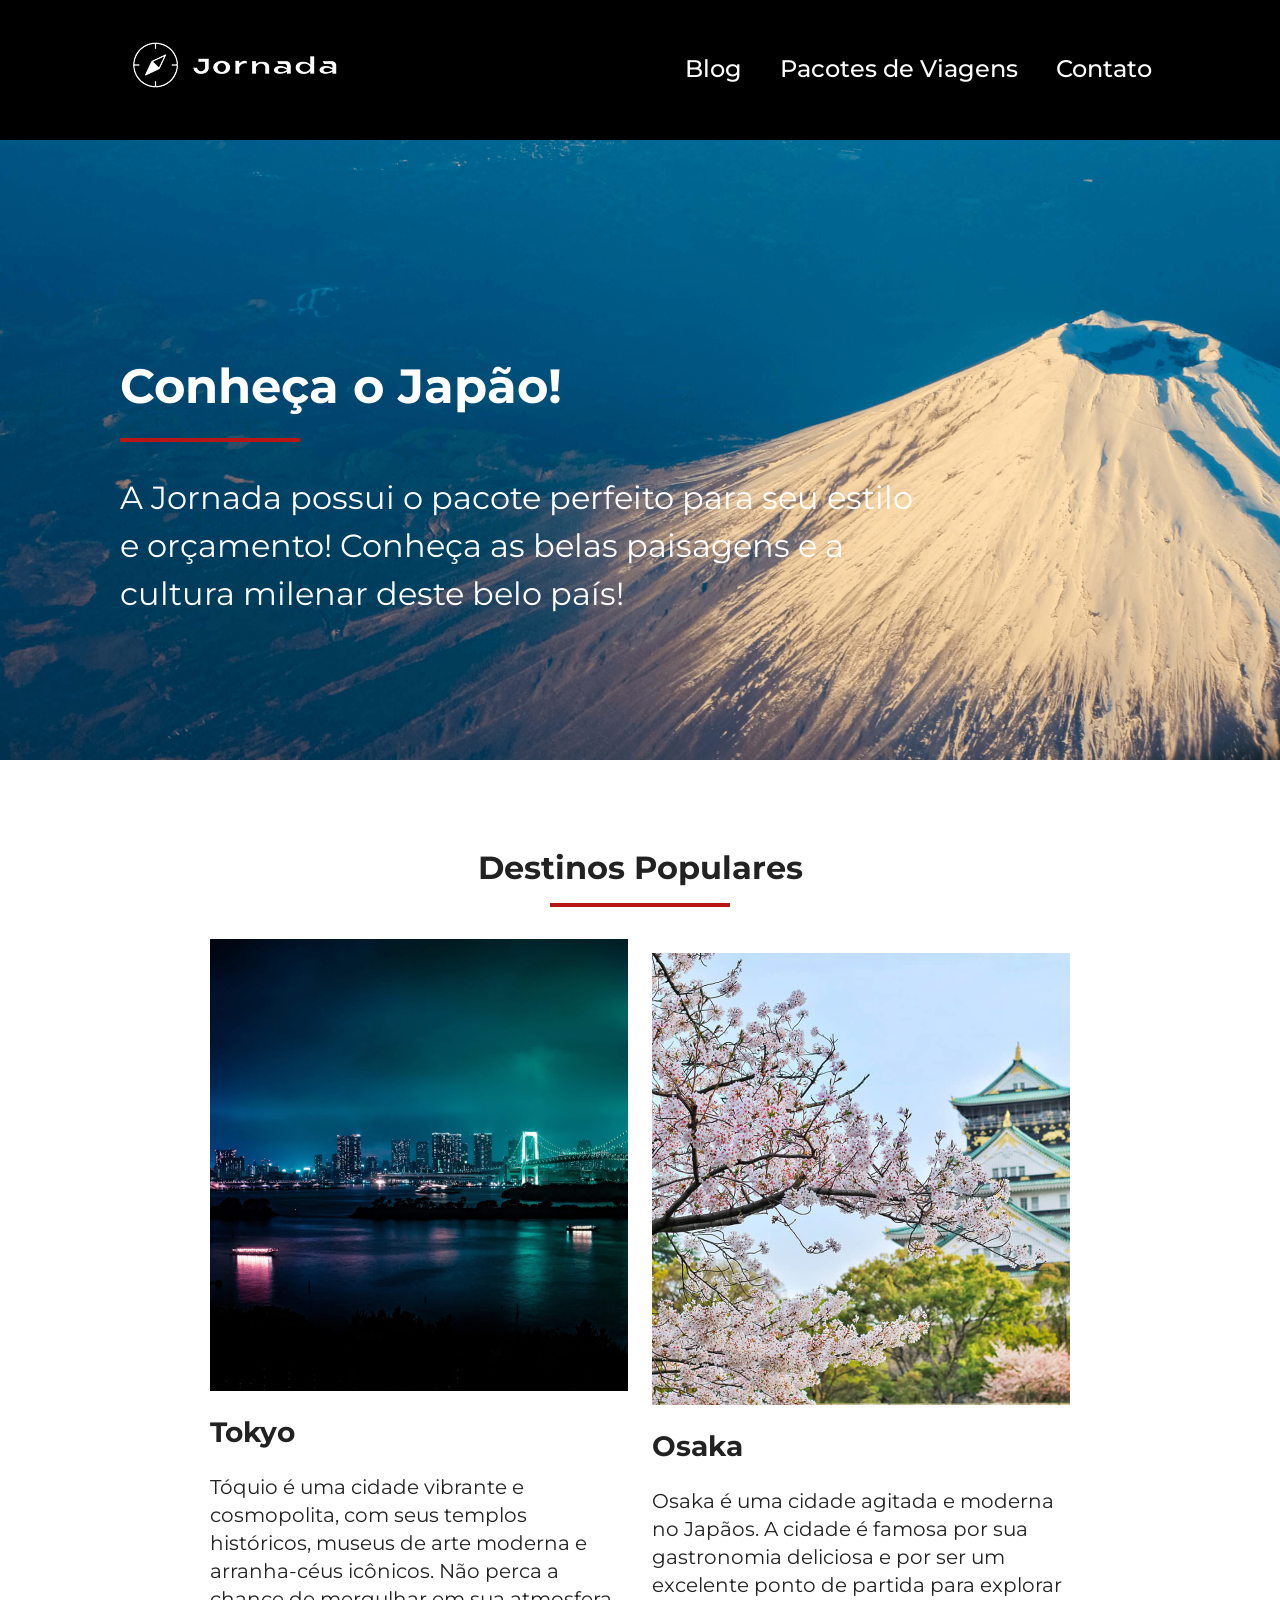
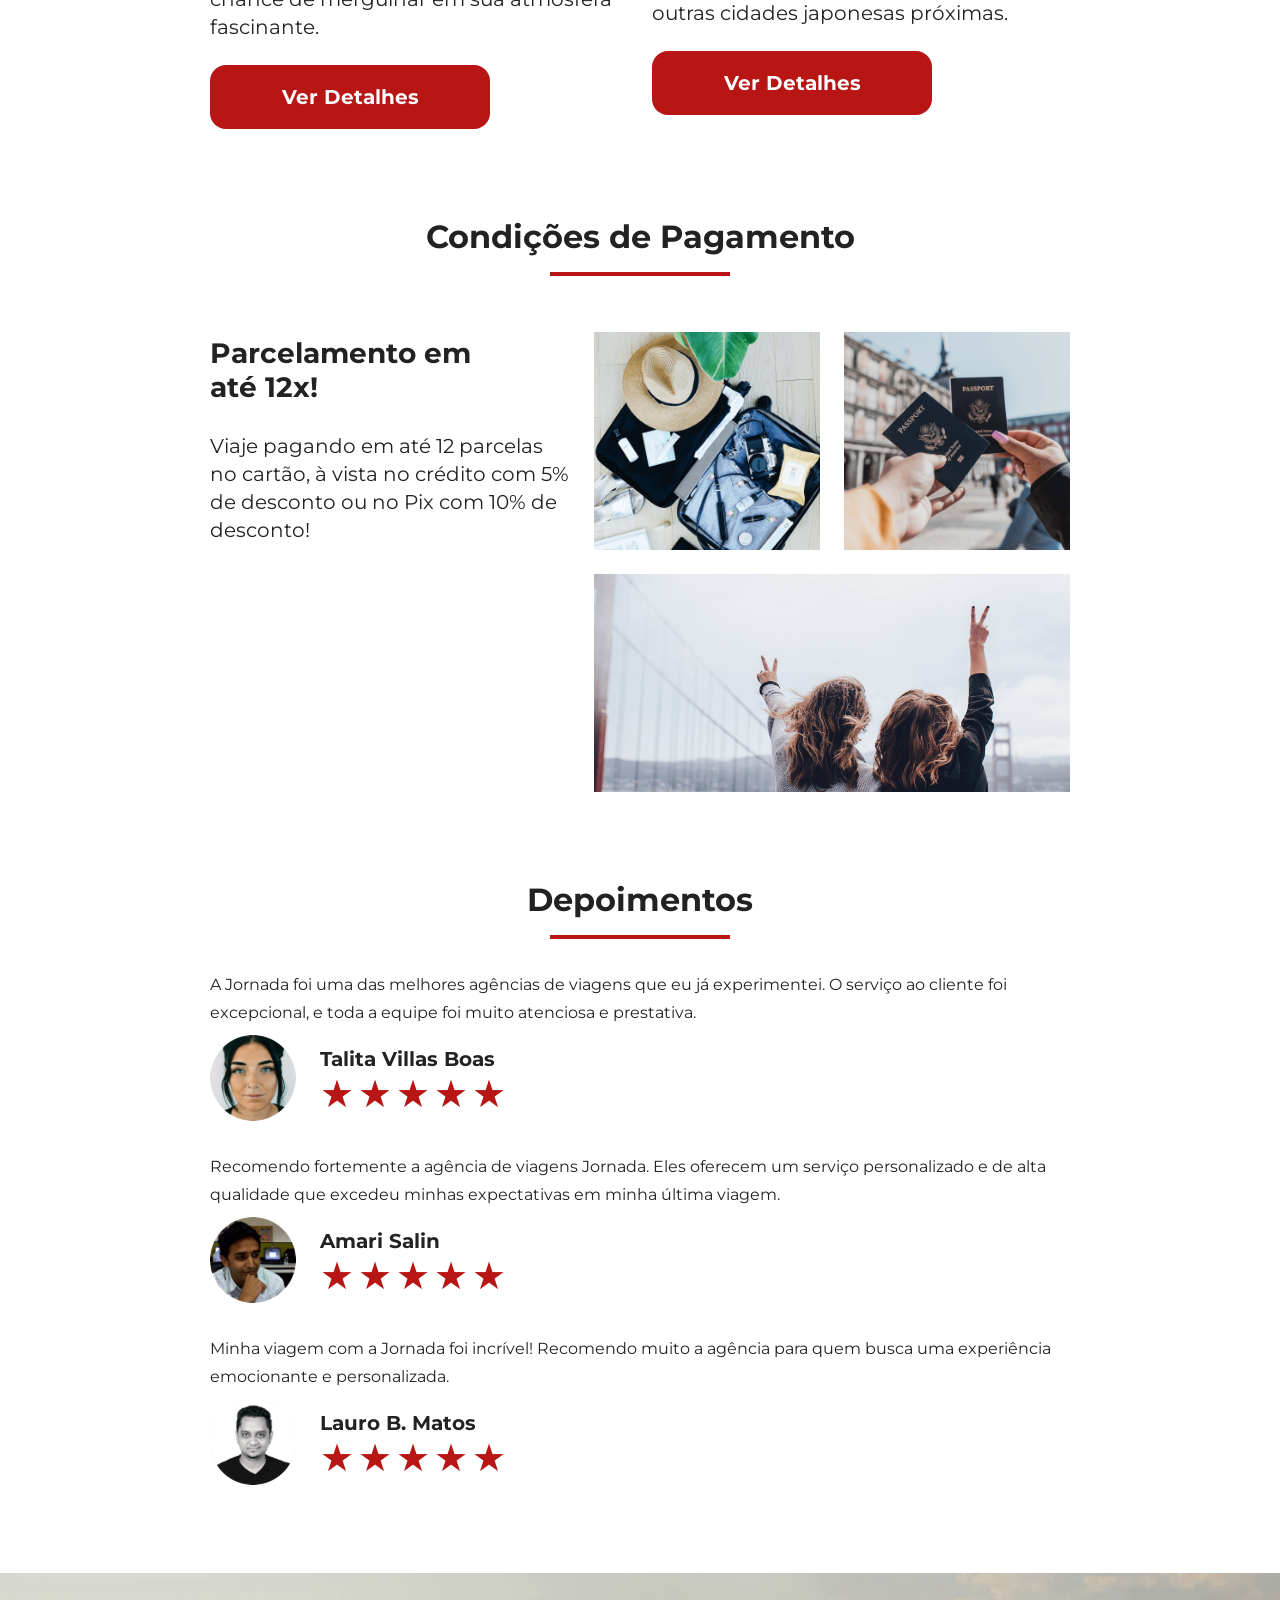
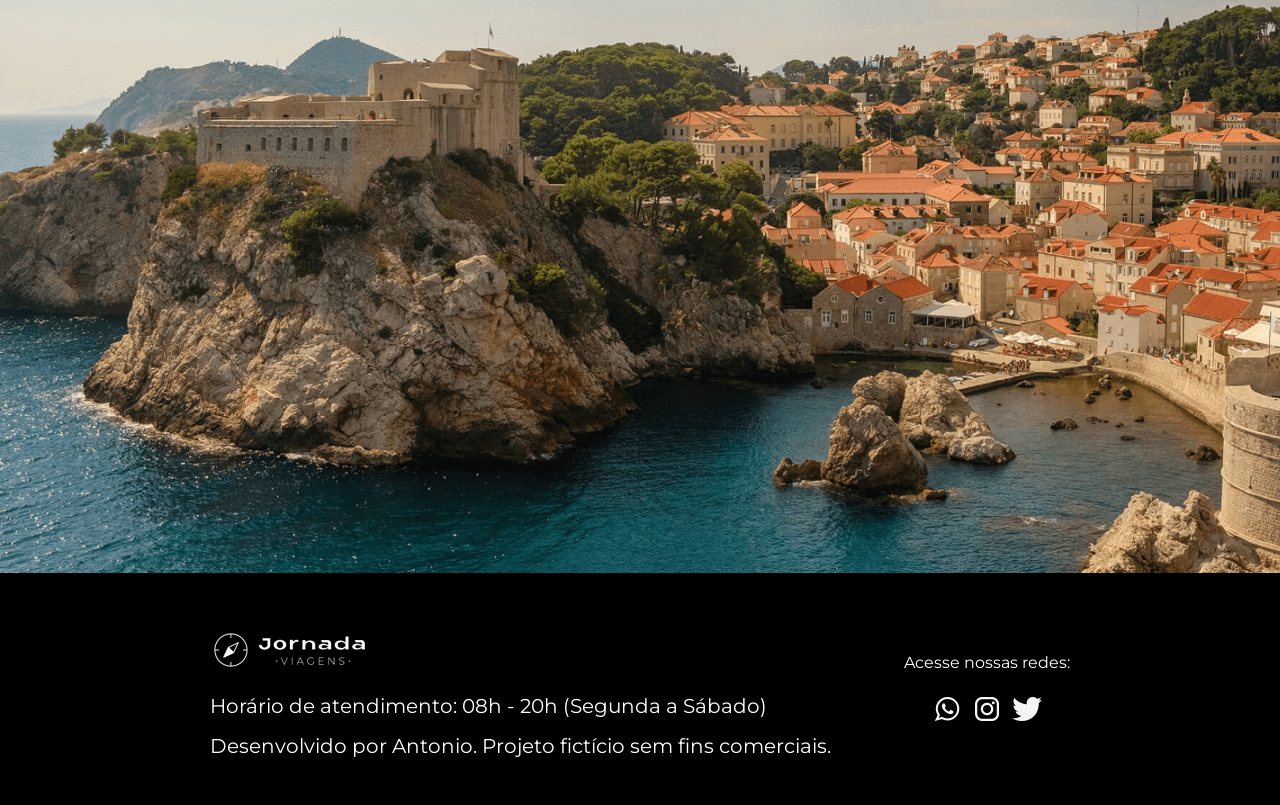
==== pacotes.html @ 9bddc8e5 "Adiciona janela dos pacotes de viagens com estilos do hero" ====
<!doctype html>
<html lang="pt-BR">
  <head>
    <meta charset="UTF-8" />
    <meta name="viewport" content="width=device-width, initial-scale=1.0" />
    <meta
      name="description"
      content="Ofertas de viagem para destinos nacionais e internacionais é na Jornada Viagens. Confira condições imperdíveis agora mesmo!"
    />
    <link rel="icon" href="favicon.svg" type="xml/svg" />

    <meta name="og:title" content="Jornada Viagens" />
    <meta
      name="og:description"
      content="Ofertas de viagem para destinos nacionais e internacionais é na Jornada Viagens. Confira condições imperdíveis agora mesmo!"
    />
    <meta name="og:image" content="#" />
    <meta name="og:type" content="website" />
    <meta name="og:url" content="#" />

    <link rel="stylesheet" href="css/styles.css" />
    <title>Jornada Viagens</title>
  </head>
  <body>
    <header>
      <a class="logo" href="index.html" title="Voltar para a página inicial">
        <img
          class="img-mobile"
          src="img/bussola-jornada-branco.png"
          alt="Bússola da logo Jornada Viagens na cor branco"
        />
        <img
          class="img-desktop"
          src="img/logo-jornada-branco.png"
          alt="Bússola da logo Jornada Viagens na cor branco"
        />
      </a>
      <div class="navigation-menu">
        <label for="menu"><img src="img/menu.png" alt="Icone menu" /></label>
        <input type="checkbox" id="menu" hidden />
        <nav>
          <ul class="list-links">
            <li>
              <a href="blog.html" target="_blank" title="Acessar a página blog"
                >Blog</a
              >
            </li>
            <li>
              <a
                href="pacotes.html"
                target="_blank"
                title="Acessar a página de pacotes de viagens"
                >Pacotes de Viagens</a
              >
            </li>
            <li>
              <a
                href="contato.html"
                target="_blank"
                title="Acessar a página de contato"
                >Contato</a
              >
            </li>
          </ul>
        </nav>
      </div>
    </header>

    <main>
      <section class="hero">
        <div class="hero-img hero-packet">
          <h2>Conheça o Japão!</h2>
          <hr>
          <h3>
            A Jornada possui o pacote perfeito para seu estilo e orçamento!
            Conheça as belas paisagens e a cultura milenar deste belo país!
          </h3>
        </div>
      </section>
      <section class="destinations">
        <div class="section-title">
          <h2>Destinos Populares</h2>
          <hr />
        </div>
        <div class="destination-itens">
          <article class="item">
            <header>
              <div class="img-item bg-tokyo"></div>
              <h3 class="content-title">Tokyo</h3>
              <p class="content-text">
                Tóquio é uma cidade vibrante e cosmopolita, com seus templos
                históricos, museus de arte moderna e arranha-céus icônicos. Não
                perca a chance de mergulhar em sua atmosfera fascinante.
              </p>
            </header>
            <footer>
              <a
                href="#"
                class="button"
                target="_blank"
                title="Ver mais detalhes do destino Tokyo"
                >Ver Detalhes</a
              >
            </footer>
          </article>
          <article class="item">
            <header>
              <div class="img-item bg-osaka"></div>
              <h3 class="content-title">Osaka</h3>
              <p class="content-text">
                Osaka é uma cidade agitada e moderna no Japãos. A cidade é
                famosa por sua gastronomia deliciosa e por ser um excelente
                ponto de partida para explorar outras cidades japonesas
                próximas.
              </p>
            </header>
            <footer>
              <a
                href="#"
                class="button"
                target="_blank"
                title="Ver mais detalhes do destino Osaka"
                >Ver Detalhes</a
              >
            </footer>
          </article>
        </div>
      </section>
      <section class="payments">
        <div class="section-title">
          <h2>Condições de Pagamento</h2>
          <hr />
        </div>
        <div class="content-wrapper">
          <div class="text-content">
            <h3 class="content-title">Parcelamento em até 12x!</h3>
            <p class="content-text">
              Viaje pagando em até 12 parcelas no cartão, à vista no crédito com
              5% de desconto ou no Pix com 10% de desconto!
            </p>
          </div>
          <div class="image-gallery">
            <div class="image primary"></div>
            <div class="image secondary"></div>
            <div class="image thirdy colspan-2"></div>
          </div>
        </div>
      </section>
      <section class="testimonials">
        <div class="section-title">
          <h2>Depoimentos</h2>
          <hr />
        </div>
        <div class="testimonial-container">
          <article>
            <header>
              <p>
                A Jornada foi uma das melhores agências de viagens que eu já
                experimentei. O serviço ao cliente foi excepcional, e toda a
                equipe foi muito atenciosa e prestativa.
              </p>
            </header>
            <footer>
              <img
                src="img/profile-talita.png"
                alt="Foto da cliente Talita Villas Boas"
              />
              <div class="profile-content">
                <h3>Talita Villas Boas</h3>
                <div class="rating">
                  <span class="star">★</span>
                  <span class="star">★</span>
                  <span class="star">★</span>
                  <span class="star">★</span>
                  <span class="star">★</span>
                </div>
              </div>
            </footer>
          </article>
          <article>
            <header>
              <p>
                Recomendo fortemente a agência de viagens Jornada. Eles oferecem
                um serviço personalizado e de alta qualidade que excedeu minhas
                expectativas em minha última viagem.
              </p>
            </header>
            <footer>
              <img
                src="img/profile-amari.png"
                alt="Foto do cliente Amari Salin"
              />
              <div class="profile-content">
                <h3>Amari Salin</h3>
                <div class="rating">
                  <span class="star">★</span>
                  <span class="star">★</span>
                  <span class="star">★</span>
                  <span class="star">★</span>
                  <span class="star">★</span>
                </div>
              </div>
            </footer>
          </article>
          <article>
            <header>
              <p>
                Minha viagem com a Jornada foi incrível! Recomendo muito a
                agência para quem busca uma experiência emocionante e
                personalizada.
              </p>
            </header>
            <footer>
              <img
                src="img/profile-lauro.png"
                alt="Foto do cliente Lauro B. Matos"
              />
              <div class="profile-content">
                <h3>Lauro B. Matos</h3>
                <div class="rating">
                  <span class="star">★</span>
                  <span class="star">★</span>
                  <span class="star">★</span>
                  <span class="star">★</span>
                  <span class="star">★</span>
                </div>
              </div>
            </footer>
          </article>
        </div>
      </section>
      <section class="banner">
        <div class="banner-image"></div>
      </section>
    </main>
    <footer class="footer-wrapper">
      <div class="footer-contents">
        <article class="footer-informations">
          <header>
            <a
              href="#"
              class="logo-jornada-footer"
              title="Voltar para a página inicial"
            >
              <img
                src="img/logo-jornada-footer-branco.png"
                alt="Logo bussola jornada"
              />
            </a>
          </header>
          <footer>
            <p>Horário de atendimento: 08h - 20h (Segunda a Sábado)</p>
            <p>
              Desenvolvido por Antonio. Projeto fictício sem fins comerciais.
            </p>
          </footer>
        </article>
        <article class="footer-social">
          <header>
            <p>Acesse nossas redes:</p>
          </header>
          <footer>
            <a
              href="#"
              class="logo-social"
              target="_blank"
              title="Redirecionar para o whatsapp da Jornada Viagens"
            >
              <img
                src="img/logo-whatsapp-branco.png"
                alt="Logo do whatsapp na cor branca"
              />
            </a>
            <a
              href="#"
              class="logo-social"
              target="_blank"
              title="Redirecionar para o instagram da Jornada Viagens"
            >
              <img
                src="img/logo-instagram-branco.png"
                alt="Logo do instagram na cor branca"
              />
            </a>
            <a
              href="#"
              class="logo-social"
              target="_blank"
              title="Redirecionar para o twitter da Jornada Viagens"
            >
              <img
                src="img/logo-twitter-branco.png"
                alt="Logo do twitter na cor branca"
              />
            </a>
          </footer>
        </article>
      </div>
    </footer>
  </body>
</html>
---- css/styles.css ----
@import url(global.css);
@import url(header.css);
@import url(hero.css);
@import url(offers.css);
@import url(category.css);
@import url(destinations.css);
@import url(payments.css);
@import url(testimonials.css);
@import url(banner.css);
@import url(footer.css);
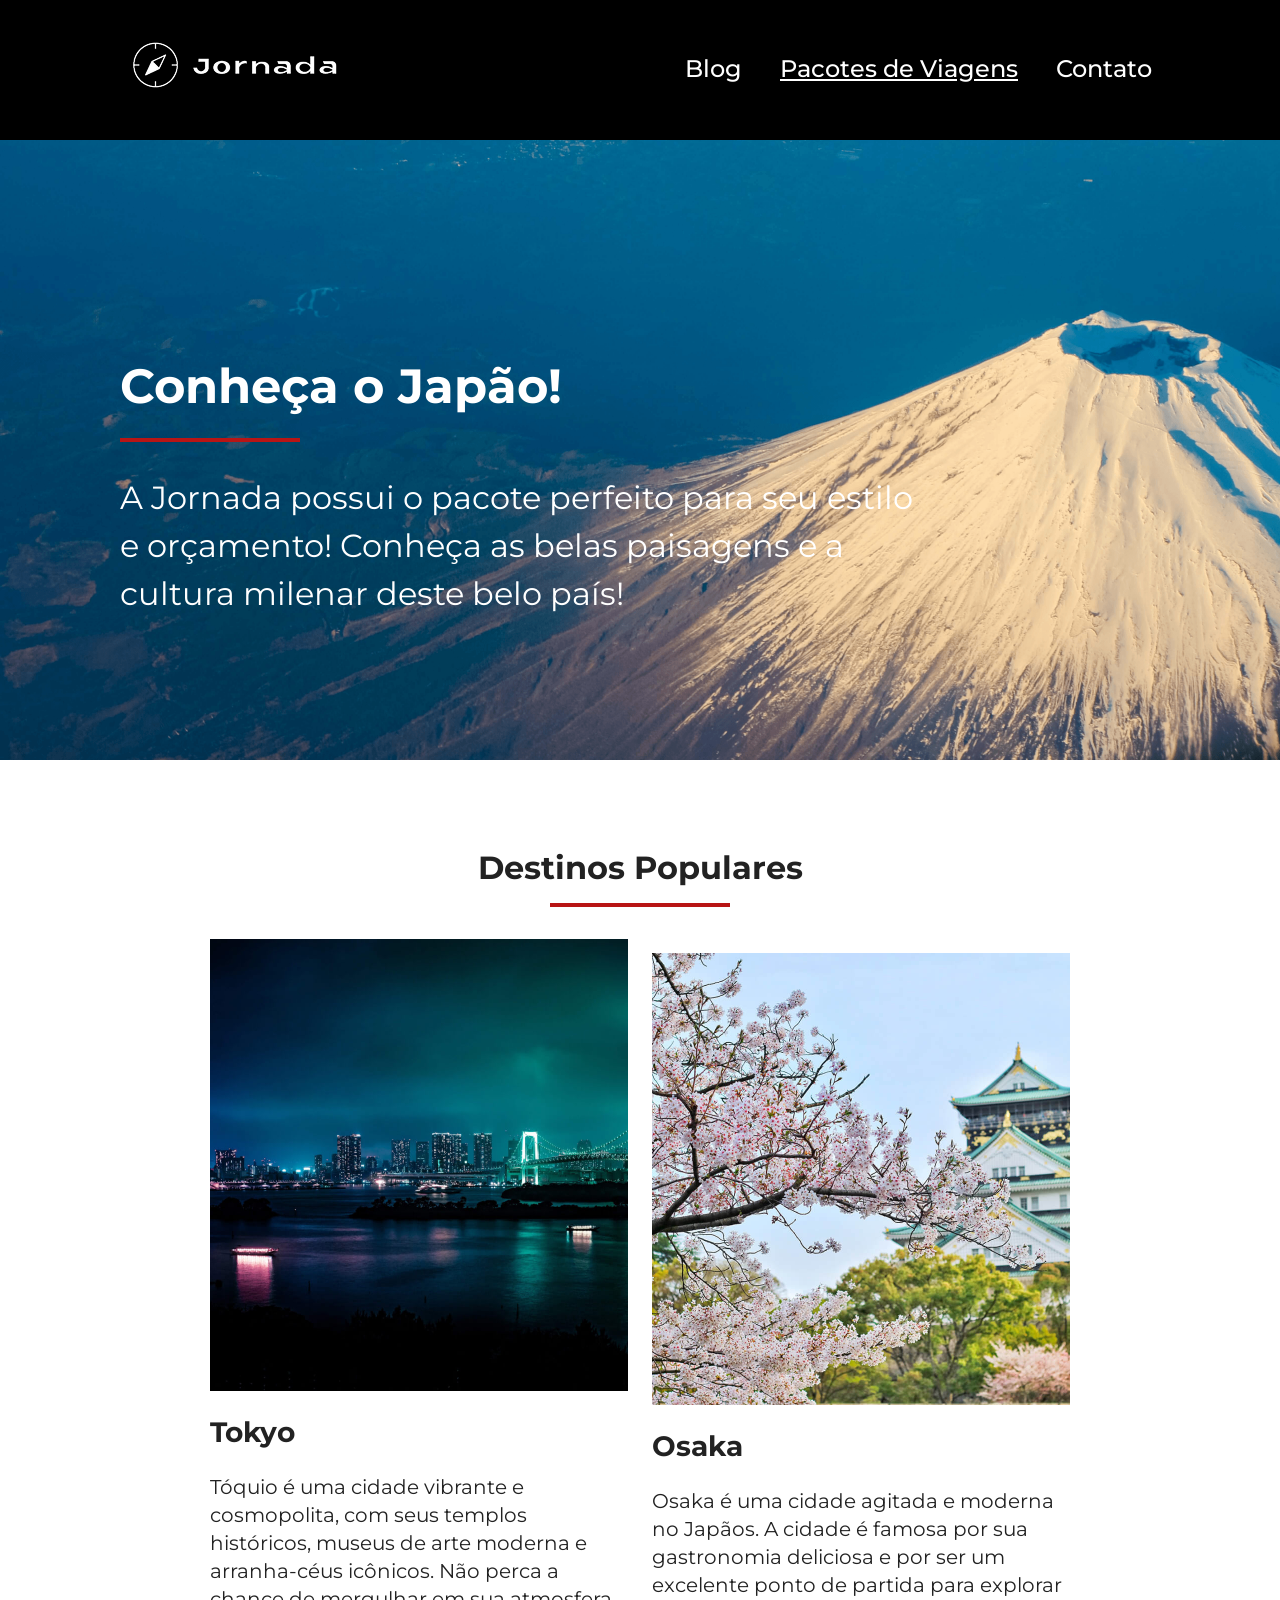
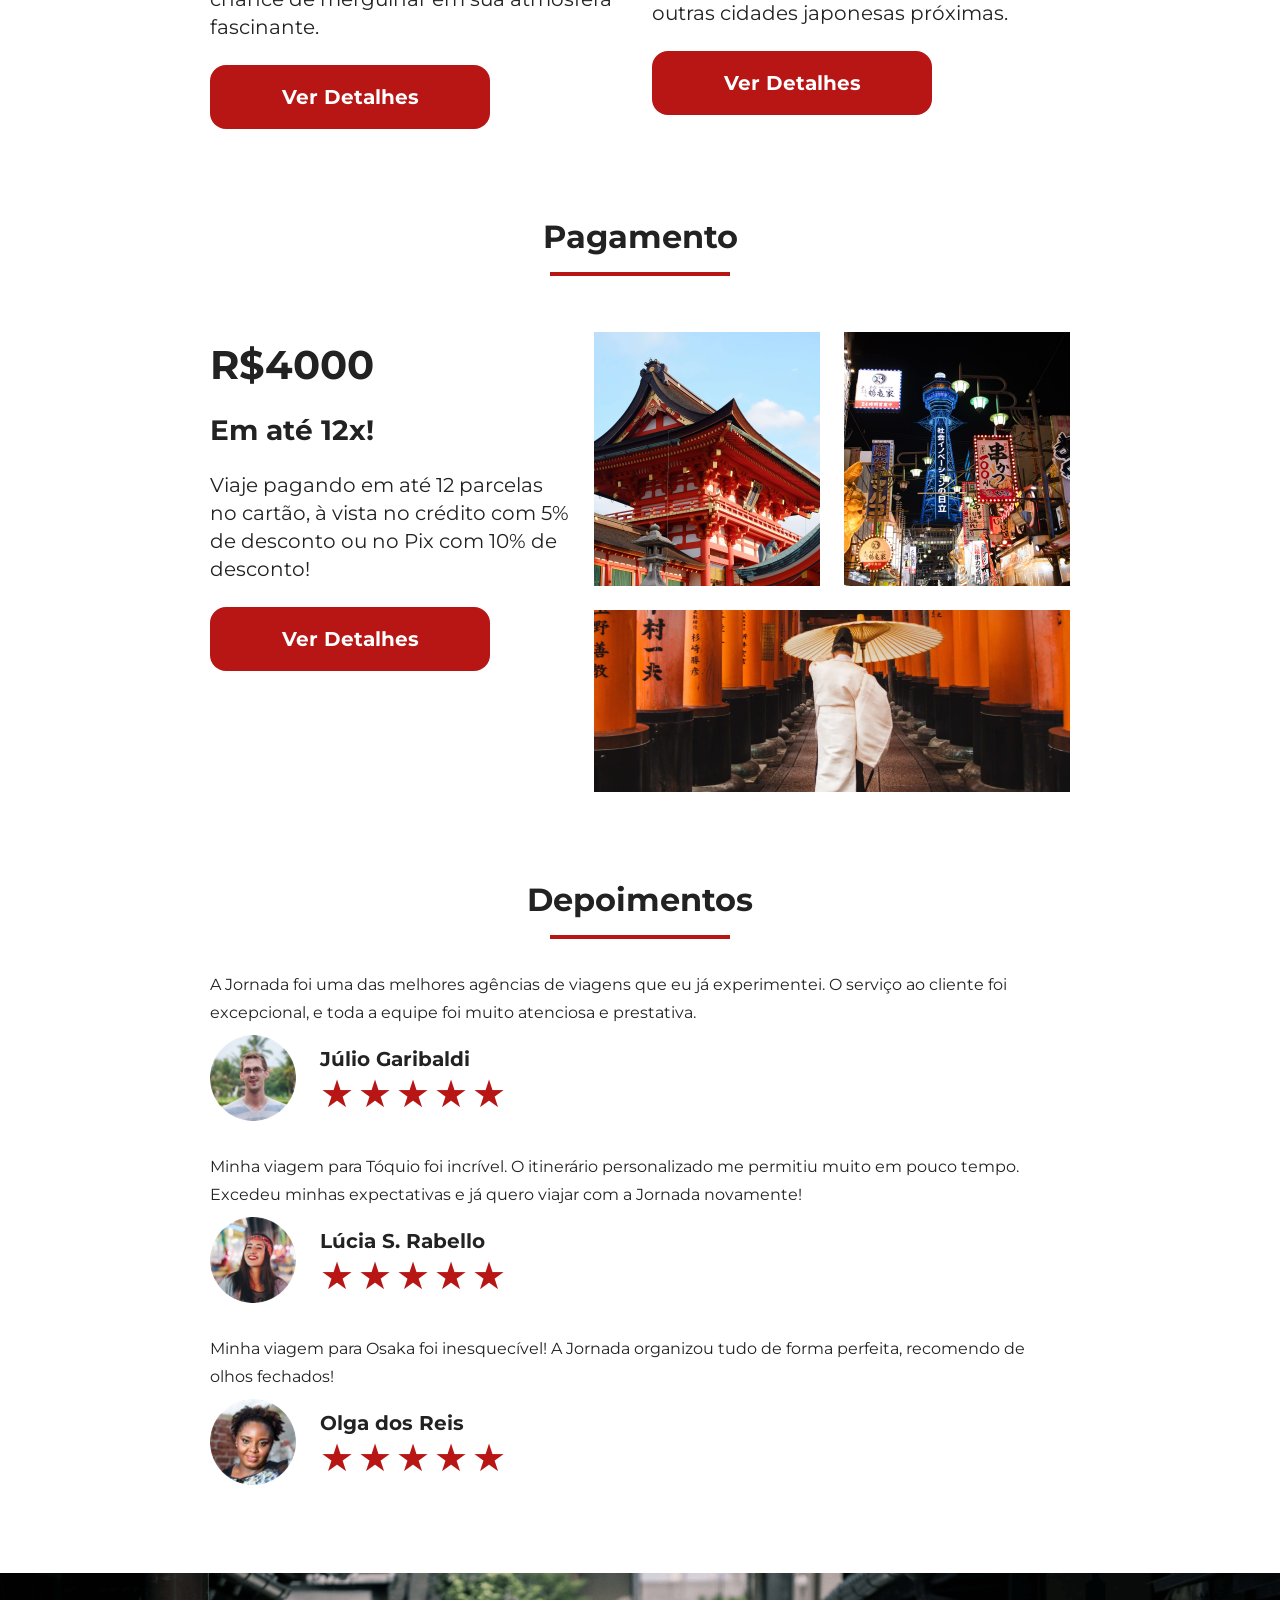
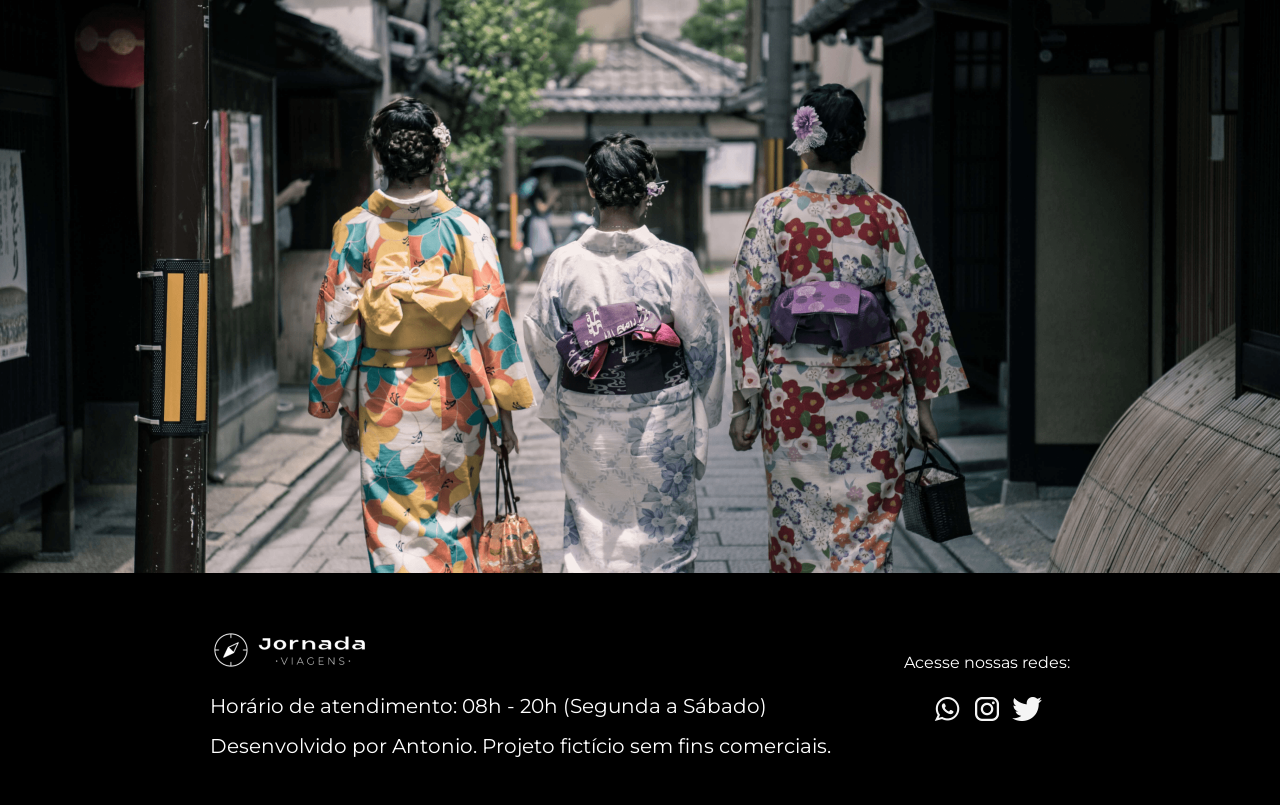
==== commit c6996b29: "Finaliza pagina de pacotes de viagens" ====
--- a/pacotes.html
+++ b/pacotes.html
@@ -48,7 +48,7 @@
             <li>
               <a
                 href="pacotes.html"
-                target="_blank"
+                class="ativo"
                 title="Acessar a página de pacotes de viagens"
                 >Pacotes de Viagens</a
               >
@@ -70,7 +70,7 @@
       <section class="hero">
         <div class="hero-img hero-packet">
           <h2>Conheça o Japão!</h2>
-          <hr>
+          <hr />
           <h3>
             A Jornada possui o pacote perfeito para seu estilo e orçamento!
             Conheça as belas paisagens e a cultura milenar deste belo país!
@@ -128,21 +128,29 @@
       </section>
       <section class="payments">
         <div class="section-title">
-          <h2>Condições de Pagamento</h2>
+          <h2>Pagamento</h2>
           <hr />
         </div>
         <div class="content-wrapper">
           <div class="text-content">
-            <h3 class="content-title">Parcelamento em até 12x!</h3>
-            <p class="content-text">
+            <h3 class="content-title title-payments-packet">R$4000</h3>
+            <h4 class="content-title subtitle-payments-packet">Em até 12x!</h4>
+            <p class="content-text text-payments-packet">
               Viaje pagando em até 12 parcelas no cartão, à vista no crédito com
               5% de desconto ou no Pix com 10% de desconto!
             </p>
+            <a
+              href="#"
+              class="button"
+              target="_blank"
+              title="Ver mais detalhes do destino Osaka"
+              >Ver Detalhes</a
+            >
           </div>
           <div class="image-gallery">
-            <div class="image primary"></div>
-            <div class="image secondary"></div>
-            <div class="image thirdy colspan-2"></div>
+            <div class="image primary gallery-packet"></div>
+            <div class="image secondary gallery-packet"></div>
+            <div class="image thirdy colspan-2 gallery-packet"></div>
           </div>
         </div>
       </section>
@@ -155,18 +163,16 @@
           <article>
             <header>
               <p>
-                A Jornada foi uma das melhores agências de viagens que eu já
-                experimentei. O serviço ao cliente foi excepcional, e toda a
-                equipe foi muito atenciosa e prestativa.
-              </p>
-            </header>
-            <footer>
-              <img
-                src="img/profile-talita.png"
-                alt="Foto da cliente Talita Villas Boas"
+                A Jornada foi uma das melhores agências de viagens que eu já experimentei. O serviço ao cliente foi excepcional, e toda a equipe foi muito atenciosa e prestativa.
+              </p>
+            </header>
+            <footer>
+              <img
+                src="img/profile-julio.png"
+                alt="Foto do cliente Júlio Garibaldi"
               />
               <div class="profile-content">
-                <h3>Talita Villas Boas</h3>
+                <h3>Júlio Garibaldi</h3>
                 <div class="rating">
                   <span class="star">★</span>
                   <span class="star">★</span>
@@ -180,18 +186,16 @@
           <article>
             <header>
               <p>
-                Recomendo fortemente a agência de viagens Jornada. Eles oferecem
-                um serviço personalizado e de alta qualidade que excedeu minhas
-                expectativas em minha última viagem.
-              </p>
-            </header>
-            <footer>
-              <img
-                src="img/profile-amari.png"
-                alt="Foto do cliente Amari Salin"
+                Minha viagem para Tóquio foi incrível. O itinerário personalizado me permitiu muito em pouco tempo. Excedeu minhas expectativas e já quero viajar com a Jornada novamente!
+              </p>
+            </header>
+            <footer>
+              <img
+                src="img/profile-lucia.png"
+                alt="Foto da cliente Lúcia S. Rabello"
               />
               <div class="profile-content">
-                <h3>Amari Salin</h3>
+                <h3>Lúcia S. Rabello</h3>
                 <div class="rating">
                   <span class="star">★</span>
                   <span class="star">★</span>
@@ -205,18 +209,16 @@
           <article>
             <header>
               <p>
-                Minha viagem com a Jornada foi incrível! Recomendo muito a
-                agência para quem busca uma experiência emocionante e
-                personalizada.
-              </p>
-            </header>
-            <footer>
-              <img
-                src="img/profile-lauro.png"
-                alt="Foto do cliente Lauro B. Matos"
+                Minha viagem para Osaka foi inesquecível! A Jornada organizou tudo de forma perfeita, recomendo de olhos fechados!
+              </p>
+            </header>
+            <footer>
+              <img
+                src="img/profile-olga.png"
+                alt="Foto da cliente Olga dos Reis"
               />
               <div class="profile-content">
-                <h3>Lauro B. Matos</h3>
+                <h3>Olga dos Reis</h3>
                 <div class="rating">
                   <span class="star">★</span>
                   <span class="star">★</span>
@@ -230,7 +232,7 @@
         </div>
       </section>
       <section class="banner">
-        <div class="banner-image"></div>
+        <div class="banner-image banner-packet"></div>
       </section>
     </main>
     <footer class="footer-wrapper">
